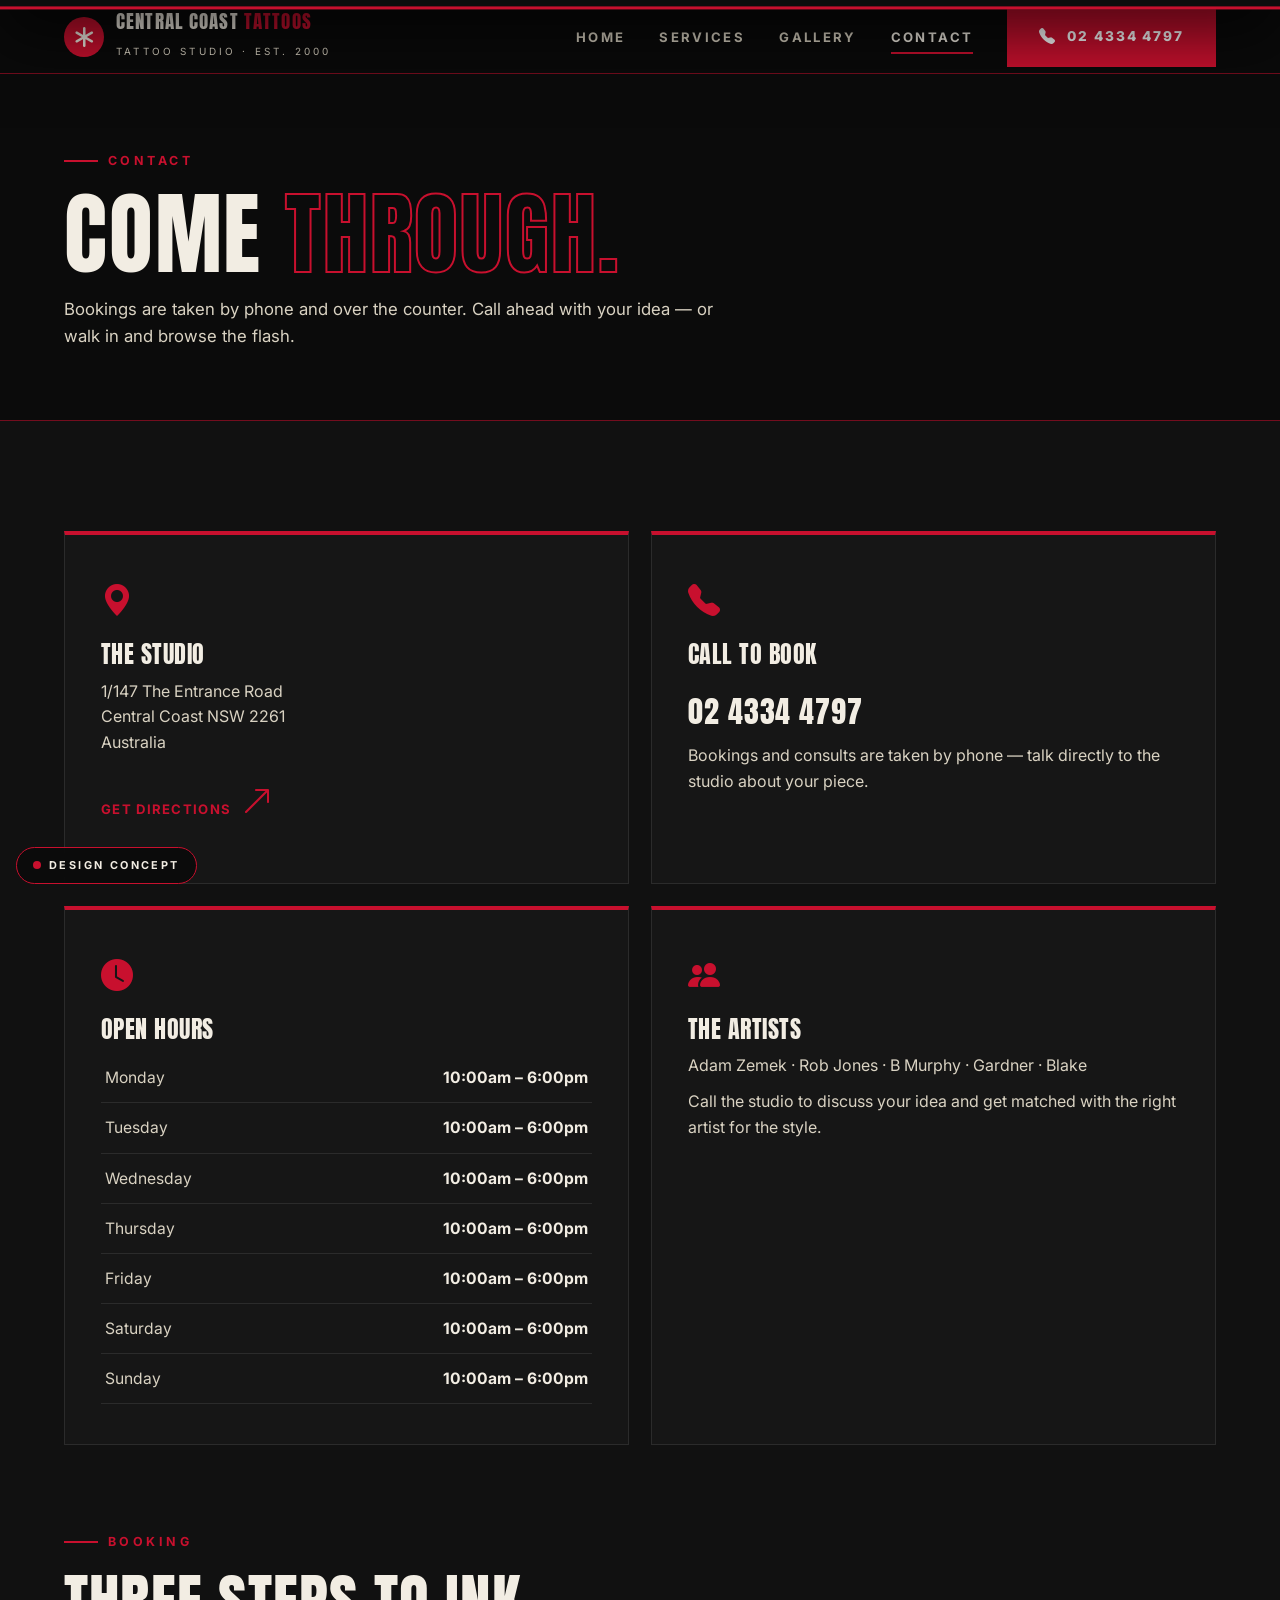
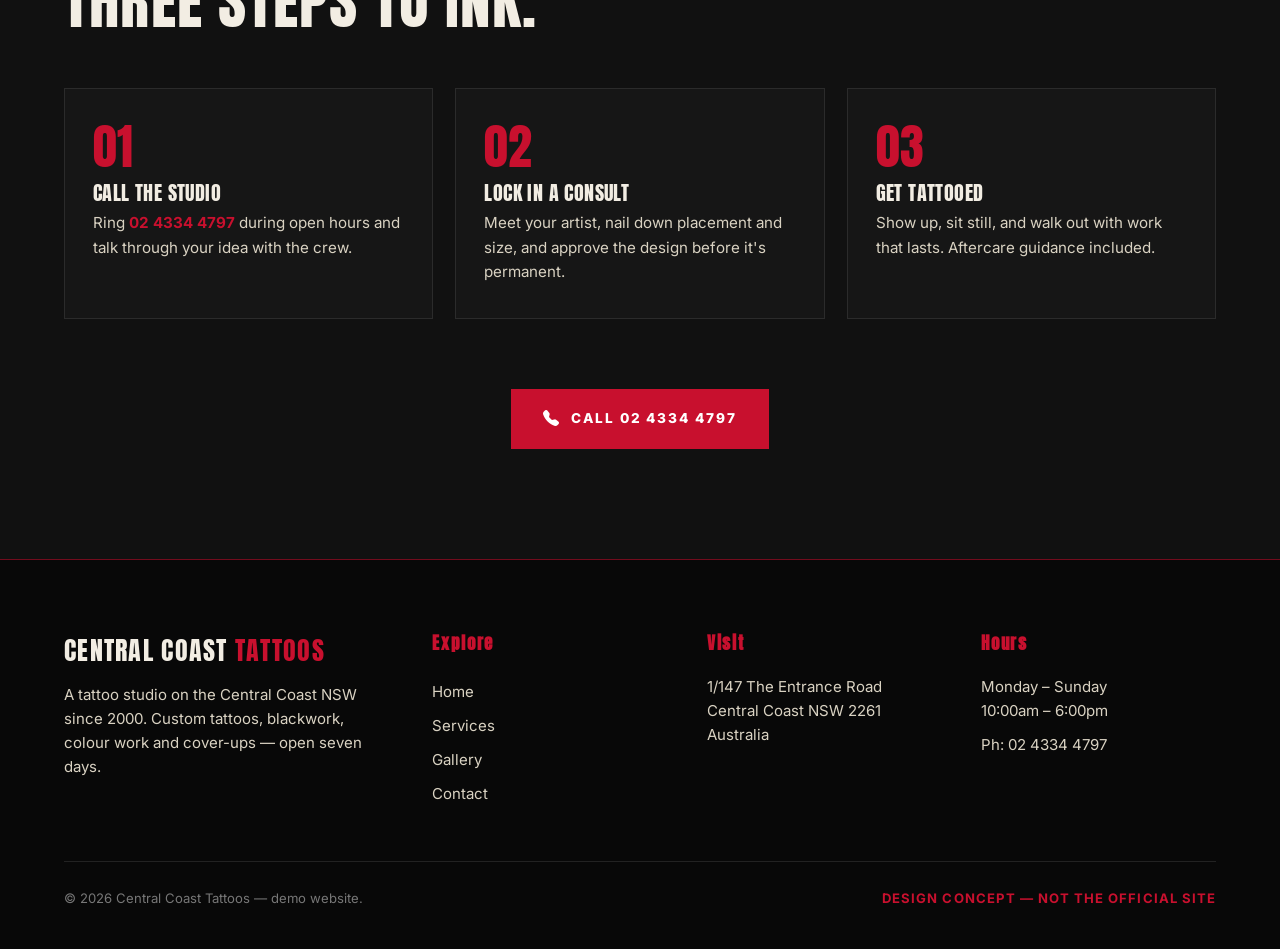
==== contact.html @ eea4e3ea "Demo website concept for Central Coast Tattoos (Central Coast NSW, Australia)" ====
<!DOCTYPE html>
<html lang="en-AU">
<head>
<meta charset="UTF-8">
<meta name="viewport" content="width=device-width, initial-scale=1.0">
<title>Contact &amp; Visit — Central Coast Tattoos</title>
<meta name="description" content="Visit Central Coast Tattoos at 1/147 The Entrance Road, Central Coast NSW. Open Mon–Sun 10am–6pm. Call 02 4334 4797 to book.">
<link rel="preconnect" href="https://fonts.googleapis.com">
<link rel="preconnect" href="https://fonts.gstatic.com" crossorigin>
<link href="https://fonts.googleapis.com/css2?family=Anton&family=Inter:wght@400;500;600;700;800&display=swap" rel="stylesheet">
<link rel="stylesheet" href="https://cdn.jsdelivr.net/npm/bootstrap-icons@1.11.3/font/bootstrap-icons.min.css">
<link rel="stylesheet" href="styles.css">
</head>
<body>

<header class="site-header">
  <div class="wrap header-inner">
    <a class="brand" href="index.html" aria-label="Central Coast Tattoos home">
      <span class="brand-mark"><i class="bi bi-asterisk"></i></span>
      <span>
        <span class="brand-name">CENTRAL COAST <span>TATTOOS</span></span><br>
        <span class="brand-sub">Tattoo Studio · Est. 2000</span>
      </span>
    </a>
    <nav class="main-nav" aria-label="Primary">
      <a class="nav-link" href="index.html">Home</a>
      <a class="nav-link" href="services.html">Services</a>
      <a class="nav-link" href="gallery.html">Gallery</a>
      <a class="nav-link active" href="contact.html">Contact</a>
      <a class="btn header-cta" href="tel:+61243344797"><i class="bi bi-telephone-fill"></i>02 4334 4797</a>
    </nav>
    <button class="hamburger" id="hamburger" aria-label="Open menu" aria-expanded="false" aria-controls="mobileNav">
      <i class="bi bi-list"></i>
    </button>
  </div>
</header>
<nav class="mobile-nav" id="mobileNav" aria-label="Mobile">
  <a href="index.html">Home</a>
  <a href="services.html">Services</a>
  <a href="gallery.html">Gallery</a>
  <a href="contact.html" class="active">Contact</a>
  <a class="btn" href="tel:+61243344797"><i class="bi bi-telephone-fill"></i>Call 02 4334 4797</a>
</nav>

<div class="concept-badge"><span class="dot"></span>Design concept</div>

<main>
  <section class="page-hero">
    <div class="wrap">
      <span class="kicker">Contact</span>
      <h1>Come <span class="stroke">through.</span></h1>
      <p>Bookings are taken by phone and over the counter. Call ahead with your idea — or walk in and browse the flash.</p>
    </div>
  </section>

  <section class="section-pad on-dark">
    <div class="wrap">
      <div class="contact-grid">
        <div class="c-card reveal">
          <i class="bi bi-geo-alt-fill"></i>
          <h3>The studio</h3>
          <p>1/147 The Entrance Road<br>Central Coast NSW 2261<br>Australia</p>
          <a class="map-link" href="https://www.google.com/maps/search/?api=1&query=1%2F147+The+Entrance+Road+Central+Coast+NSW+2261+Australia" target="_blank" rel="noopener">Get directions <i class="bi bi-arrow-up-right"></i></a>
        </div>
        <div class="c-card reveal">
          <i class="bi bi-telephone-fill"></i>
          <h3>Call to book</h3>
          <a class="big" href="tel:+61243344797">02 4334 4797</a>
          <p>Bookings and consults are taken by phone — talk directly to the studio about your piece.</p>
        </div>
        <div class="c-card reveal">
          <i class="bi bi-clock-fill"></i>
          <h3>Open hours</h3>
          <table class="hours-table">
            <tr><td>Monday</td><td>10:00am – 6:00pm</td></tr>
            <tr><td>Tuesday</td><td>10:00am – 6:00pm</td></tr>
            <tr><td>Wednesday</td><td>10:00am – 6:00pm</td></tr>
            <tr><td>Thursday</td><td>10:00am – 6:00pm</td></tr>
            <tr><td>Friday</td><td>10:00am – 6:00pm</td></tr>
            <tr><td>Saturday</td><td>10:00am – 6:00pm</td></tr>
            <tr><td>Sunday</td><td>10:00am – 6:00pm</td></tr>
          </table>
        </div>
        <div class="c-card reveal">
          <i class="bi bi-people-fill"></i>
          <h3>The artists</h3>
          <p>Adam Zemek · Rob Jones · B Murphy · Gardner · Blake</p>
          <p style="margin-top:10px">Call the studio to discuss your idea and get matched with the right artist for the style.</p>
        </div>
      </div>

      <div class="sec-head reveal">
        <span class="kicker">Booking</span>
        <h2>Three steps to ink.</h2>
      </div>
      <div class="booking-steps">
        <div class="step reveal"><div class="n">01</div><h3>Call the studio</h3><p>Ring <a href="tel:+61243344797" style="color:var(--red);font-weight:700">02 4334 4797</a> during open hours and talk through your idea with the crew.</p></div>
        <div class="step reveal"><div class="n">02</div><h3>Lock in a consult</h3><p>Meet your artist, nail down placement and size, and approve the design before it's permanent.</p></div>
        <div class="step reveal"><div class="n">03</div><h3>Get tattooed</h3><p>Show up, sit still, and walk out with work that lasts. Aftercare guidance included.</p></div>
      </div>

      <div class="center reveal" style="margin-top:70px">
        <a class="btn" href="tel:+61243344797"><i class="bi bi-telephone-fill"></i>Call 02 4334 4797</a>
      </div>
    </div>
  </section>
</main>

<footer>
  <div class="wrap">
    <div class="foot-grid">
      <div>
        <div class="foot-brand">CENTRAL COAST <span>TATTOOS</span></div>
        <p>A tattoo studio on the Central Coast NSW since 2000. Custom tattoos, blackwork, colour work and cover-ups — open seven days.</p>
      </div>
      <div>
        <h4>Explore</h4>
        <a href="index.html">Home</a>
        <a href="services.html">Services</a>
        <a href="gallery.html">Gallery</a>
        <a href="contact.html">Contact</a>
      </div>
      <div>
        <h4>Visit</h4>
        <p>1/147 The Entrance Road<br>Central Coast NSW 2261<br>Australia</p>
      </div>
      <div>
        <h4>Hours</h4>
        <p>Monday – Sunday<br>10:00am – 6:00pm</p>
        <p style="margin-top:10px">Ph: <a href="tel:+61243344797" style="display:inline">02 4334 4797</a></p>
      </div>
    </div>
    <div class="foot-bottom">
      <span>© <span id="year">2026</span> Central Coast Tattoos — demo website.</span>
      <span class="demo-note">DESIGN CONCEPT — NOT THE OFFICIAL SITE</span>
    </div>
  </div>
</footer>

<script>
(function(){
  var btn=document.getElementById('hamburger'), nav=document.getElementById('mobileNav'), icon=btn.querySelector('i');
  btn.addEventListener('click',function(){
    var open=nav.classList.toggle('open');
    btn.setAttribute('aria-expanded',open);
    btn.setAttribute('aria-label',open?'Close menu':'Open menu');
    icon.className=open?'bi bi-x':'bi bi-list';
  });
  nav.querySelectorAll('a').forEach(function(a){a.addEventListener('click',function(){nav.classList.remove('open');btn.setAttribute('aria-expanded','false');icon.className='bi bi-list';});});
  document.getElementById('year').textContent=new Date().getFullYear();
  var io=new IntersectionObserver(function(es){es.forEach(function(e){if(e.isIntersecting){e.target.classList.add('in');io.unobserve(e.target);}})},{threshold:.12});
  document.querySelectorAll('.reveal').forEach(function(el){io.observe(el);});
})();
</script>
</body>
</html>
---- styles.css ----
/* CENTRAL COAST TATTOOS — demo site stylesheet
   Palette: near-black #111111 · bone #F2EDE3 · red #C8102E
   Display: Anton (uppercase) · Body: Inter */
:root{
  --black:#111111;
  --coal:#0b0b0b;
  --bone:#F2EDE3;
  --bone-dim:#d9d2c2;
  --red:#C8102E;
  --red-deep:#8f0b21;
  --grey:#232323;
  --header-h:74px;
}
*{margin:0;padding:0;box-sizing:border-box}
html{scroll-behavior:smooth}
body{
  font-family:'Inter',system-ui,-apple-system,sans-serif;
  background:var(--black);
  color:var(--bone);
  line-height:1.6;
  overflow-x:hidden;
}
img{max-width:100%;display:block}
a{color:inherit;text-decoration:none}
h1,h2,h3,.display{font-family:'Anton',Impact,sans-serif;font-weight:400;text-transform:uppercase;letter-spacing:.02em;line-height:1.02}
.wrap{max-width:1200px;margin:0 auto;padding:0 24px}
.kicker{
  display:inline-flex;align-items:center;gap:10px;
  font-size:.78rem;font-weight:700;letter-spacing:.28em;text-transform:uppercase;
  color:var(--red);margin-bottom:18px;
}
.kicker::before{content:"";width:34px;height:2px;background:var(--red);display:inline-block}

/* ---------- header ---------- */
.site-header{
  position:fixed;top:0;left:0;right:0;height:var(--header-h);z-index:9000;
  background:rgba(11,11,11,.94);backdrop-filter:blur(8px);
  border-bottom:1px solid rgba(200,16,46,.55);
}
.header-inner{height:var(--header-h);display:flex;align-items:center;justify-content:space-between;gap:20px}
.brand{display:flex;align-items:center;gap:12px}
.brand-mark{
  width:40px;height:40px;border-radius:50%;background:var(--red);color:var(--bone);
  display:flex;align-items:center;justify-content:center;font-size:1.25rem;flex:none;
}
.brand-name{font-family:'Anton',Impact,sans-serif;font-size:1.18rem;letter-spacing:.06em;line-height:1}
.brand-name span{color:var(--red)}
.brand-sub{font-size:.62rem;letter-spacing:.32em;color:var(--bone-dim);text-transform:uppercase}
.main-nav{display:flex;align-items:center;gap:34px}
.main-nav a.nav-link{
  font-size:.82rem;font-weight:700;letter-spacing:.18em;text-transform:uppercase;color:var(--bone-dim);
  padding:6px 0;position:relative;transition:color .25s;
}
.main-nav a.nav-link::after{content:"";position:absolute;left:0;bottom:0;height:2px;width:0;background:var(--red);transition:width .25s}
.main-nav a.nav-link:hover,.main-nav a.nav-link.active{color:var(--bone)}
.main-nav a.nav-link:hover::after,.main-nav a.nav-link.active::after{width:100%}
.btn{
  display:inline-flex;align-items:center;gap:10px;
  font-weight:800;font-size:.85rem;letter-spacing:.14em;text-transform:uppercase;
  padding:15px 30px;border:2px solid var(--red);background:var(--red);color:#fff;
  transition:background .25s,transform .25s,box-shadow .25s;cursor:pointer;
}
.btn:hover{background:var(--red-deep);border-color:var(--red-deep);transform:translateY(-2px);box-shadow:0 12px 28px rgba(200,16,46,.35)}
.btn.ghost{background:transparent;color:var(--bone);border-color:var(--bone)}
.btn.ghost:hover{background:var(--bone);color:var(--black);box-shadow:none}
.btn.dark{background:var(--black);border-color:var(--black);color:var(--bone)}
.btn.dark:hover{background:#000;box-shadow:0 12px 28px rgba(0,0,0,.5)}
.btn .bi{font-size:1rem}
.hamburger{
  display:none;background:none;border:0;color:var(--bone);font-size:1.9rem;cursor:pointer;
  padding:8px;line-height:1;z-index:9600;position:relative;
}
/* mobile dropdown nav — z-index sits above page content but below header bar so the X stays tappable */
.mobile-nav{
  position:fixed;top:var(--header-h);left:0;right:0;z-index:9500;
  background:#0d0d0d;border-bottom:3px solid var(--red);
  transform:translateY(-115%);transition:transform .32s ease;
  padding:10px 24px 30px;box-shadow:0 30px 60px rgba(0,0,0,.6);
}
.mobile-nav.open{transform:translateY(0)}
.mobile-nav a{display:block;padding:16px 4px;font-family:'Anton',Impact,sans-serif;font-size:1.6rem;letter-spacing:.05em;text-transform:uppercase;border-bottom:1px solid #222;color:var(--bone)}
.mobile-nav a.active,.mobile-nav a:hover{color:var(--red)}
.mobile-nav .btn{margin-top:18px;width:100%;justify-content:center}

/* ---------- concept badge ---------- */
.concept-badge{
  position:fixed;left:16px;bottom:16px;z-index:8000;
  display:inline-flex;align-items:center;gap:8px;
  background:rgba(11,11,11,.88);border:1px solid var(--red);color:var(--bone);
  font-size:.68rem;font-weight:700;letter-spacing:.22em;text-transform:uppercase;
  padding:9px 16px;border-radius:999px;backdrop-filter:blur(6px);
}
.concept-badge .dot{width:8px;height:8px;border-radius:50%;background:var(--red);flex:none;animation:pulse 2s infinite}
@keyframes pulse{0%,100%{opacity:1}50%{opacity:.35}}

/* ---------- hero ---------- */
.hero{position:relative;min-height:100svh;display:flex;align-items:center;padding:calc(var(--header-h) + 60px) 0 90px;overflow:hidden}
.hero-bg{position:absolute;inset:0;background:url('images/hero-tattooed-arm.jpg') center 20%/cover no-repeat;opacity:.34}
.hero-veil{position:absolute;inset:0;background:linear-gradient(100deg,rgba(11,11,11,.96) 20%,rgba(11,11,11,.55) 55%,rgba(11,11,11,.25) 100%)}
.hero-watermark{
  position:absolute;right:-10px;bottom:6%;font-family:'Anton',Impact,sans-serif;
  font-size:clamp(6rem,22vw,20rem);line-height:.8;color:transparent;
  -webkit-text-stroke:1px rgba(242,237,227,.10);text-transform:uppercase;pointer-events:none;user-select:none;
}
.hero-content{position:relative;z-index:2;max-width:1200px;margin:0 auto;padding:0 24px;width:100%}
.hero h1{font-size:clamp(3.2rem,10vw,8.2rem);color:var(--bone);max-width:12ch}
.hero h1 .stroke{color:transparent;-webkit-text-stroke:2px var(--red)}
.hero p.lede{max-width:52ch;margin:26px 0 34px;font-size:1.08rem;color:var(--bone-dim)}
.hero-ctas{display:flex;gap:16px;flex-wrap:wrap}
.hero-stats{display:flex;gap:0;margin-top:64px;border-top:1px solid rgba(242,237,227,.18);flex-wrap:wrap}
.stat{padding:22px 44px 0 0;margin-right:44px;border-right:1px solid rgba(242,237,227,.14)}
.stat:last-child{border-right:0}
.stat .num{font-family:'Anton',Impact,sans-serif;font-size:2.4rem;color:var(--red)}
.stat .lbl{font-size:.72rem;letter-spacing:.24em;text-transform:uppercase;color:var(--bone-dim);font-weight:700}

/* ---------- marquee ---------- */
.marquee{background:var(--red);color:#fff;overflow:hidden;white-space:nowrap;padding:14px 0;border-top:1px solid #000;border-bottom:1px solid #000}
.marquee-track{display:inline-block;animation:scroll 26s linear infinite;font-family:'Anton',Impact,sans-serif;font-size:1.25rem;letter-spacing:.12em;text-transform:uppercase}
.marquee-track span{margin:0 26px}
@keyframes scroll{to{transform:translateX(-50%)}}

/* ---------- sections ---------- */
section{position:relative}
.section-pad{padding:110px 0}
.bone{background:var(--bone);color:var(--black)}
.bone .kicker{color:var(--red-deep)}
.sec-head{max-width:760px;margin-bottom:56px}
.sec-head h2{font-size:clamp(2.2rem,5.4vw,3.8rem);margin-bottom:14px}
.sec-head p{color:inherit;opacity:.75;font-size:1.05rem}
.on-dark .sec-head p{color:var(--bone-dim)}

/* story */
.story-grid{display:grid;grid-template-columns:1.05fr .95fr;gap:70px;align-items:center}
.story-copy h2{font-size:clamp(2.4rem,5.4vw,4rem);margin-bottom:22px}
.story-copy h2 .red{color:var(--red)}
.story-copy p{margin-bottom:18px;color:#333;font-size:1.04rem}
.story-facts{display:flex;gap:36px;margin-top:30px;flex-wrap:wrap}
.story-facts .fact .n{font-family:'Anton',Impact,sans-serif;font-size:2rem;color:var(--red)}
.story-facts .fact .t{font-size:.72rem;letter-spacing:.2em;text-transform:uppercase;font-weight:700;color:#555}
.frame{position:relative}
.frame img{width:100%;height:100%;object-fit:cover;aspect-ratio:4/5}
.frame::after{content:"";position:absolute;inset:0;border:2px solid var(--red);transform:translate(18px,18px);pointer-events:none}
.frame.dark-frame::after{border-color:var(--red)}

/* artists */
.artist-grid{display:grid;grid-template-columns:repeat(5,1fr);gap:18px}
.artist-card{
  background:#161616;border-top:4px solid var(--red);padding:34px 24px;min-height:300px;
  display:flex;flex-direction:column;justify-content:flex-end;position:relative;overflow:hidden;
  transition:transform .3s,background .3s;
}
.artist-card:hover{transform:translateY(-8px);background:#1c1c1c}
.artist-card .mono{
  font-family:'Anton',Impact,sans-serif;font-size:4.6rem;line-height:1;color:transparent;
  -webkit-text-stroke:1.5px rgba(200,16,46,.75);margin-bottom:auto;
}
.artist-card h3{font-size:1.45rem;margin:18px 0 6px}
.artist-card .style{font-size:.72rem;letter-spacing:.22em;text-transform:uppercase;color:var(--red);font-weight:700}

/* style list */
.style-row{
  display:grid;grid-template-columns:90px 1fr auto;gap:28px;align-items:center;
  padding:34px 0;border-bottom:2px solid #d5cdbb;transition:padding .25s;
}
.style-row:first-of-type{border-top:2px solid #d5cdbb}
.style-row:hover{padding-left:14px}
.style-row .idx{font-family:'Anton',Impact,sans-serif;font-size:2.6rem;color:var(--red)}
.style-row h3{font-size:clamp(1.5rem,3.4vw,2.4rem);margin-bottom:6px}
.style-row p{color:#444;max-width:60ch}
.style-row .bi{font-size:2rem;color:var(--red)}

/* gallery preview */
.gprev-grid{display:grid;grid-template-columns:1.2fr 1fr;gap:22px}
.gprev-grid .tall{grid-row:span 2}
.gprev-grid img{width:100%;height:100%;object-fit:cover;min-height:280px;filter:saturate(.92)}
.gprev-item{position:relative;overflow:hidden}
.gprev-item img{transition:transform .6s}
.gprev-item:hover img{transform:scale(1.05)}
.gprev-cap{
  position:absolute;left:0;bottom:0;right:0;padding:18px 20px;
  background:linear-gradient(transparent,rgba(0,0,0,.85));
  font-family:'Anton',Impact,sans-serif;letter-spacing:.08em;text-transform:uppercase;font-size:1.05rem;
}
.center{margin-top:44px;text-align:center}

/* visit band */
.visit{background:var(--red);color:#fff;clip-path:polygon(0 4vw,100% 0,100% 100%,0 100%);padding:calc(90px + 4vw) 0 100px;margin-top:-2px}
.visit h2{font-size:clamp(2.6rem,6vw,4.6rem);margin-bottom:14px}
.visit .lede{max-width:60ch;font-size:1.05rem;opacity:.94;margin-bottom:44px}
.visit-grid{display:grid;grid-template-columns:repeat(3,1fr);gap:22px;margin-bottom:48px}
.visit-card{background:rgba(0,0,0,.28);padding:30px 28px;border-left:4px solid #fff}
.visit-card .bi{font-size:1.7rem;margin-bottom:14px;display:block}
.visit-card h3{font-size:1.2rem;letter-spacing:.06em;margin-bottom:8px}
.visit-card p{font-size:.98rem;opacity:.95}
.visit-card a.tel{font-family:'Anton',Impact,sans-serif;font-size:1.7rem;letter-spacing:.04em}
.visit-card a.tel:hover{text-decoration:underline}

/* inner page hero */
.page-hero{padding:calc(var(--header-h) + 70px) 0 70px;background:var(--coal);border-bottom:1px solid rgba(200,16,46,.55);position:relative;overflow:hidden}
.page-hero h1{font-size:clamp(2.8rem,8vw,5.6rem)}
.page-hero h1 .stroke{color:transparent;-webkit-text-stroke:2px var(--red)}
.page-hero p{color:var(--bone-dim);max-width:62ch;margin-top:16px;font-size:1.05rem}

/* services page */
.svc-grid{display:grid;grid-template-columns:repeat(2,1fr);gap:22px;margin-bottom:90px}
.svc-card{background:#161616;border:1px solid #2b2b2b;border-top:4px solid var(--red);padding:40px 36px;transition:transform .3s,border-color .3s}
.svc-card:hover{transform:translateY(-6px);border-color:var(--red)}
.svc-card .bi{font-size:2.2rem;color:var(--red);margin-bottom:18px;display:block}
.svc-card h3{font-size:1.7rem;margin-bottom:12px}
.svc-card p{color:var(--bone-dim);font-size:.99rem}
.process{display:grid;grid-template-columns:repeat(4,1fr);gap:22px}
.step{background:var(--bone);color:var(--black);padding:34px 28px;position:relative}
.step .n{font-family:'Anton',Impact,sans-serif;font-size:3rem;color:var(--red);line-height:1;margin-bottom:12px}
.step h3{font-size:1.25rem;margin-bottom:8px}
.step p{font-size:.95rem;color:#3d3d3d}
.aftercare{background:#161616;border:1px solid #2b2b2b;padding:50px;margin-top:70px;display:grid;grid-template-columns:1fr 1fr;gap:40px;align-items:center}
.aftercare img{width:100%;aspect-ratio:4/3;object-fit:cover}
.aftercare h2{font-size:2rem;margin-bottom:16px}
.aftercare ul{list-style:none;margin-top:18px}
.aftercare li{padding:10px 0;border-bottom:1px solid #2b2b2b;display:flex;gap:14px;align-items:flex-start;color:var(--bone-dim);font-size:.97rem}
.aftercare li .bi{color:var(--red);font-size:1.1rem;flex:none;margin-top:3px}

/* gallery page */
.gal-grid{display:grid;grid-template-columns:repeat(3,1fr);gap:18px}
.gal-item{position:relative;overflow:hidden;background:#161616}
.gal-item img{width:100%;aspect-ratio:4/5;object-fit:cover;transition:transform .6s}
.gal-item:nth-child(2) img{object-position:20% 30%}
.gal-item:nth-child(4) img{object-position:80% 20%}
.gal-item:nth-child(5) img{object-position:50% 80%}
.gal-item:hover img{transform:scale(1.06)}
.gal-cap{position:absolute;left:0;bottom:0;right:0;padding:34px 20px 18px;background:linear-gradient(transparent,rgba(0,0,0,.88));font-family:'Anton',Impact,sans-serif;text-transform:uppercase;letter-spacing:.08em;font-size:1.05rem}
.gal-note{margin-top:40px;color:var(--bone-dim);font-size:.95rem;max-width:70ch}
.gal-note .bi{color:var(--red);margin-right:8px}

/* contact page */
.contact-grid{display:grid;grid-template-columns:1fr 1fr;gap:22px;margin-bottom:80px}
.c-card{background:#161616;border:1px solid #2b2b2b;border-top:4px solid var(--red);padding:40px 36px}
.c-card .bi{font-size:2rem;color:var(--red);margin-bottom:16px;display:block}
.c-card h3{font-size:1.5rem;margin-bottom:12px}
.c-card p{color:var(--bone-dim);margin-bottom:6px}
.c-card a.big{font-family:'Anton',Impact,sans-serif;font-size:1.9rem;letter-spacing:.03em;color:var(--bone);display:inline-block;margin:8px 0}
.c-card a.big:hover{color:var(--red)}
.hours-table{width:100%;border-collapse:collapse;margin-top:8px}
.hours-table td{padding:12px 4px;border-bottom:1px solid #2b2b2b;color:var(--bone-dim);font-size:.98rem}
.hours-table td:last-child{text-align:right;font-weight:700;color:var(--bone)}
.hours-table tr.today td{color:var(--red)}
.booking-steps{display:grid;grid-template-columns:repeat(3,1fr);gap:22px}
.booking-steps .step{background:#161616;border:1px solid #2b2b2b;color:var(--bone)}
.booking-steps .step p{color:var(--bone-dim)}
.map-link{display:inline-flex;align-items:center;gap:10px;margin-top:14px;font-weight:700;letter-spacing:.1em;text-transform:uppercase;font-size:.82rem;color:var(--red)}
.map-link:hover{text-decoration:underline}

/* footer */
footer{background:#080808;border-top:1px solid rgba(200,16,46,.55);padding:70px 0 40px}
.foot-grid{display:grid;grid-template-columns:1.4fr 1fr 1fr 1fr;gap:40px;margin-bottom:50px}
.foot-grid h4{font-family:'Anton',Impact,sans-serif;font-size:1.05rem;letter-spacing:.1em;margin-bottom:18px;color:var(--red)}
.foot-grid p,.foot-grid a{color:var(--bone-dim);font-size:.94rem}
.foot-grid a{display:block;padding:5px 0}
.foot-grid a:hover{color:var(--red)}
.foot-brand{font-family:'Anton',Impact,sans-serif;font-size:1.6rem;letter-spacing:.05em;margin-bottom:12px}
.foot-brand span{color:var(--red)}
.foot-bottom{border-top:1px solid #222;padding-top:26px;display:flex;justify-content:space-between;gap:16px;flex-wrap:wrap;font-size:.82rem;color:#777}
.foot-bottom .demo-note{color:var(--red);font-weight:700;letter-spacing:.08em}

/* reveal */
.reveal{opacity:0;transform:translateY(26px);transition:opacity .7s ease,transform .7s ease}
.reveal.in{opacity:1;transform:none}

/* ---------- responsive ---------- */
@media(max-width:1020px){
  .artist-grid{grid-template-columns:repeat(3,1fr)}
  .process{grid-template-columns:repeat(2,1fr)}
  .foot-grid{grid-template-columns:1fr 1fr}
}
@media(max-width:860px){
  .main-nav{display:none}
  .hamburger{display:block}
  .header-cta{display:none}
  .story-grid{grid-template-columns:1fr;gap:50px}
  .gprev-grid{grid-template-columns:1fr}
  .gprev-grid .tall{grid-row:auto}
  .visit-grid{grid-template-columns:1fr}
  .svc-grid{grid-template-columns:1fr}
  .contact-grid{grid-template-columns:1fr}
  .booking-steps{grid-template-columns:1fr}
  .aftercare{grid-template-columns:1fr}
  .gal-grid{grid-template-columns:repeat(2,1fr)}
  .style-row{grid-template-columns:60px 1fr}
  .style-row .bi{display:none}
  .visit{clip-path:none;padding:80px 0}
  .section-pad{padding:80px 0}
  .stat{padding:16px 26px 0 0;margin-right:26px}
}
@media(max-width:560px){
  .artist-grid{grid-template-columns:1fr 1fr}
  .artist-card{min-height:230px;padding:24px 18px}
  .artist-card .mono{font-size:3.4rem}
  .gal-grid{grid-template-columns:1fr}
  .foot-grid{grid-template-columns:1fr}
  .hero-ctas .btn{width:100%;justify-content:center}
}
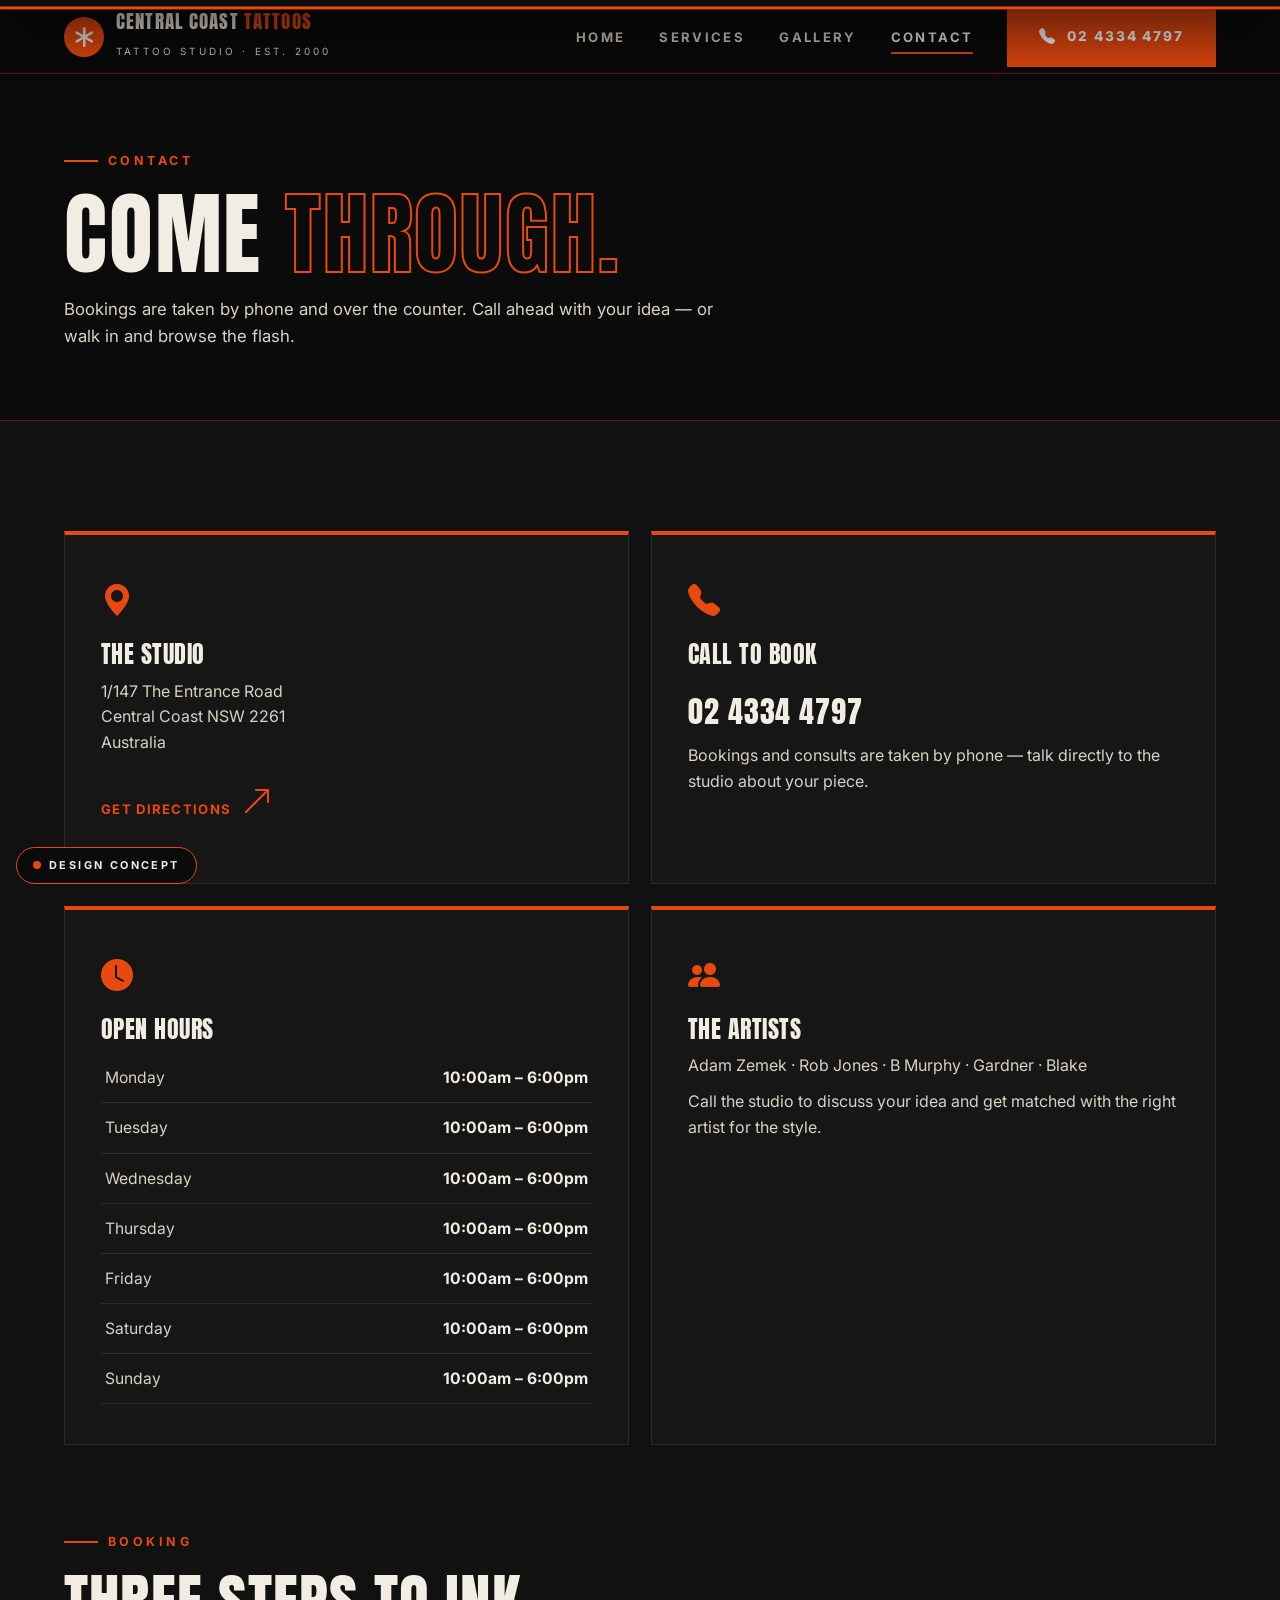
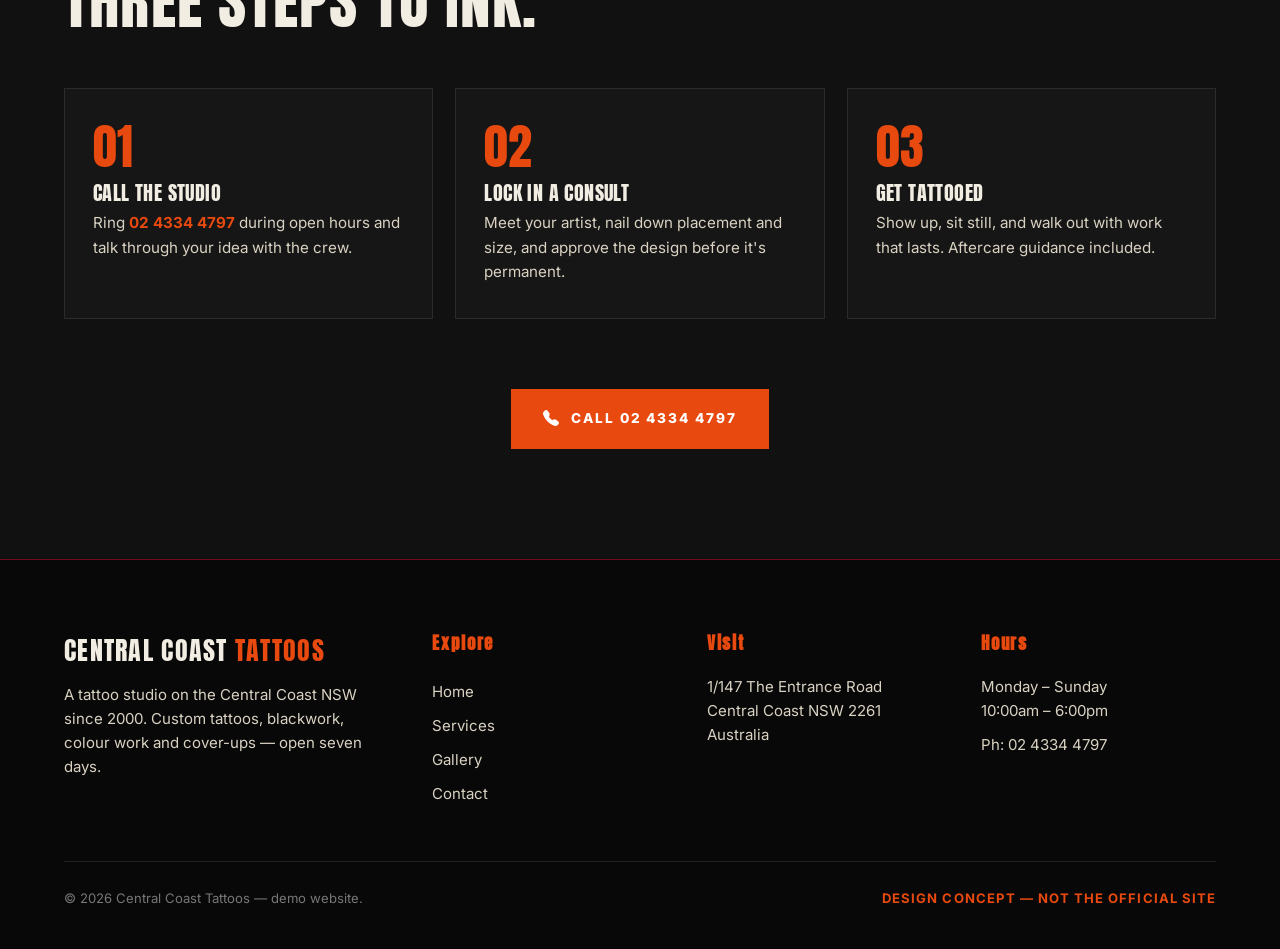
==== commit 3b0eca09: "Demo website concept for Central Coast Tattoos (Central Coast NSW)" ====
--- a/contact.html
+++ b/contact.html
@@ -8,8 +8,11 @@
 <link rel="preconnect" href="https://fonts.googleapis.com">
 <link rel="preconnect" href="https://fonts.gstatic.com" crossorigin>
 <link href="https://fonts.googleapis.com/css2?family=Anton&family=Inter:wght@400;500;600;700;800&display=swap" rel="stylesheet">
-<link rel="stylesheet" href="https://cdn.jsdelivr.net/npm/bootstrap-icons@1.11.3/font/bootstrap-icons.min.css">
+<link rel="stylesheet" href="vendor/bootstrap-icons/bootstrap-icons.min.css">
 <link rel="stylesheet" href="styles.css">
+<link rel="icon" type="image/png" href="favicon.png">
+<link rel="apple-touch-icon" href="apple-touch-icon.png">
+<noscript><style>.reveal{opacity:1 !important;transform:none !important}</style></noscript>
 </head>
 <body>
 
--- a/styles.css
+++ b/styles.css
@@ -1,13 +1,13 @@
 /* CENTRAL COAST TATTOOS — demo site stylesheet
-   Palette: near-black #111111 · bone #F2EDE3 · red #C8102E
+   Palette: near-black #111111 · bone #F2EDE3 · burnt orange #E8490F
    Display: Anton (uppercase) · Body: Inter */
 :root{
   --black:#111111;
   --coal:#0b0b0b;
   --bone:#F2EDE3;
   --bone-dim:#d9d2c2;
-  --red:#C8102E;
-  --red-deep:#8f0b21;
+  --red:#E8490F;
+  --red-deep:#A93408;
   --grey:#232323;
   --header-h:74px;
 }
